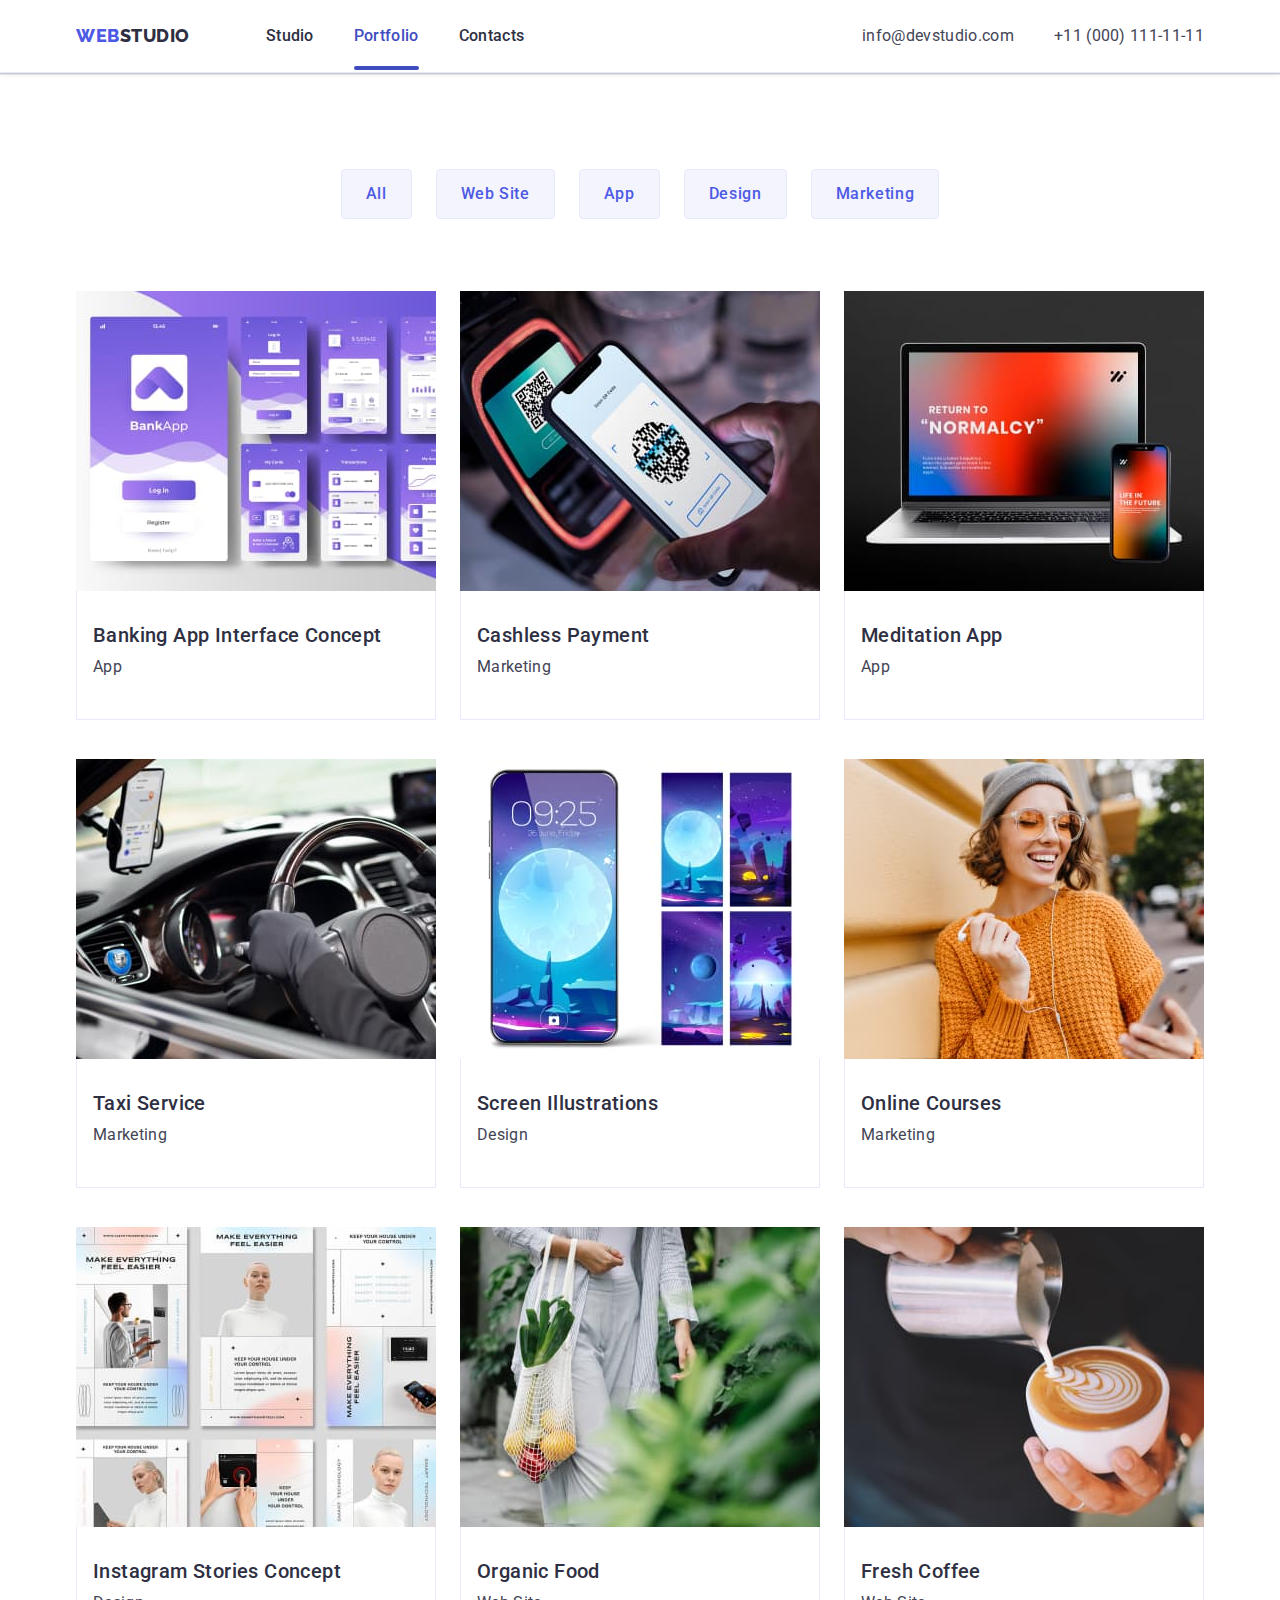
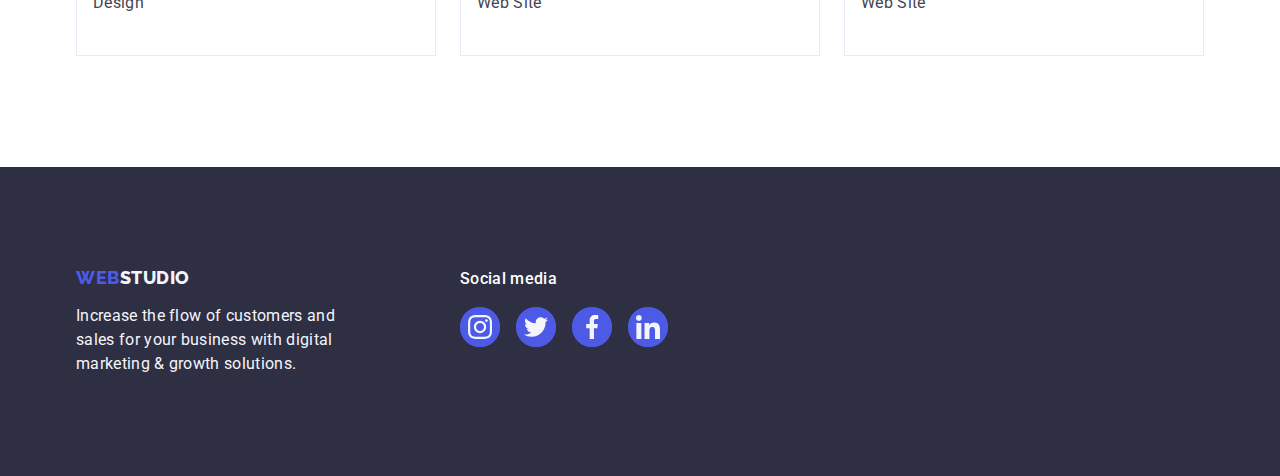
==== portfolio.html @ 79850cf4 "Add files via upload" ====
<!DOCTYPE html>
<html lang="en">

<head>
    <meta charset="UTF-8">
    <meta name="viewport" content="width=device-width, initial-scale=1.0">
    <title>Homework-2</title>
    <link rel="preconnect" href="https://fonts.googleapis.com">
    <link rel="preconnect" href="https://fonts.gstatic.com" crossorigin>
    <link
        href="https://fonts.googleapis.com/css2?family=Raleway:wght@800&family=Roboto:wght@400;500;700;900&display=swap"
        rel="stylesheet">

    <link rel="stylesheet" href="https://cdnjs.cloudflare.com/ajax/libs/modern-normalize/2.0.0/modern-normalize.min.css"
        integrity="sha512-4xo8blKMVCiXpTaLzQSLSw3KFOVPWhm/TRtuPVc4WG6kUgjH6J03IBuG7JZPkcWMxJ5huwaBpOpnwYElP/m6wg=="
        crossorigin="anonymous" referrerpolicy="no-referrer" />

    <link rel="stylesheet" href="css/styles.css">
</head>

<body>
    <header class="header">
        <div class="container container-header">
            <nav class="nav">
                <a class="logo link" href="#">Web<span class="studio-logo">Studio</span></a>
                <ul class="nav-list list">
                    <li><a class="menu link animation-header" href="./index.html">Studio</a></li>
                    <li><a class="menu link animation-header active" href="./portfolio.html">Portfolio</a></li>
                    <li><a class="menu link animation-header" href="">Contacts</a></li>
                </ul>
            </nav>
            <address class="contacts">
                <ul class="address-list list">
                    <li><a class="address link animation-header" href="mailto:info@devstudio.com">info@devstudio.com</a>
                    </li>
                    <li><a class="address link animation-header" href="tel:+1100011111">+11 (000) 111-11-11</a></li>
                </ul>
            </address>
        </div>
    </header>
    <main>
        <section class="selection-portfolio">
            <div class="container container-main-portfolio">

                <h1 class="visually-hidden">Menu</h1>
                <ul class="list button-list">
                    <li><button class="button-two" type="button">All</button></li>
                    <li><button class="button-two" type="button">Web Site</button></li>
                    <li><button class="button-two" type="button">App</button></li>
                    <li><button class="button-two" type="button">Design</button></li>
                    <li><button class="button-two" type="button">Marketing</button></li>
                </ul>
                <ul class="list menu-list">
                    <li class="menu-list-li">
                        <a class="link link-portfolio" href="">
                            <div class="animation-div">
                                <img src="./images/imgapp.jpg" alt="purple-white bankapp with interface" width="360"
                                    height="300" />
                                <p class="animation-p">14 Stylish and User-Friendly App Design Concepts · Task Manager
                                    App · Calorie Tracker App · Exotic Fruit Ecommerce App ·
                                    Cloud Storage App</p>
                            </div>
                            <div class="App div-a">
                                <h2 class="heading-portfolio-two">Banking App Interface Concept</h2>
                                <p class="p-portfolio p">App</p>
                            </div>
                        </a>
                    </li>
                    <li class="menu-list-li">
                        <a class="link link-portfolio" href="">
                            <div class="animation-div">
                                <img src="./images/imgmarketing.jpg" alt="contactless payment in a shop" width="360"
                                    height="300" />
                                <p class="animation-p">14 Stylish and User-Friendly App Design Concepts · Task Manager
                                    App · Calorie Tracker App ·
                                    Exotic Fruit Ecommerce App ·
                                    Cloud Storage App</p>
                            </div>
                            <div class="App div-a">
                                <h2 class="heading-portfolio-two">Cashless Payment</h2>
                                <p class="p-portfolio p">Marketing</p>
                            </div>
                        </a>
                    </li>
                    <li class="menu-list-li">
                        <a class="link link-portfolio" href="">
                            <div class="animation-div">
                                <img src="./images/imgmeditationapp.jpg"
                                    alt="Laptop with colorful wallpaper - return to normalncy" width="360"
                                    height="300" />
                                <p class="animation-p">14 Stylish and User-Friendly App Design Concepts · Task Manager
                                    App · Calorie Tracker App ·
                                    Exotic Fruit Ecommerce App ·
                                    Cloud Storage App</p>
                            </div>
                            <div class="App div-a">
                                <h2 class="heading-portfolio-two">Meditation App</h2>
                                <p class="p-portfolio p">App</p>
                            </div>
                        </a>
                    </li>
                    <li class="menu-list-li"><a class="link link-portfolio" href="">
                            <div class="animation-div">
                                <img src="./images/imgTaxi.jpg" alt="steering wheel in front of a man" width="360"
                                    height="300" />
                                <p class="animation-p">14 Stylish and User-Friendly App Design Concepts · Task Manager
                                    App · Calorie Tracker App ·
                                    Exotic Fruit Ecommerce App ·
                                    Cloud Storage App</p>
                            </div>
                            <div class="App div-a">
                                <h2 class="heading-portfolio-two">Taxi Service</h2>
                                <p class="p-portfolio p">Marketing</p>
                            </div>
                        </a>
                    </li>
                    <li class="menu-list-li"><a class="link link-portfolio" href="">
                            <div class="animation-div">
                                <img src="./images/imgScreen.jpg" alt="purple, dark and cosmic wallpaper on the phone"
                                    width="360" height="300" />
                                <p class="animation-p">14 Stylish and User-Friendly App Design Concepts · Task Manager
                                    App · Calorie Tracker App ·
                                    Exotic Fruit Ecommerce App ·
                                    Cloud Storage App</p>
                            </div>
                            <div class="App div-a">
                                <h2 class="heading-portfolio-two">Screen Illustrations</h2>
                                <p class="p-portfolio p">Design</p>
                            </div>
                        </a>
                    </li>
                    <li class="menu-list-li"><a class="link link-portfolio" href="">
                            <div class="animation-div">
                                <img src="./images/imgcourses.jpg" alt="happy woman in yellow sweater" width="360"
                                    height="300" />
                                <p class="animation-p">14 Stylish and User-Friendly App Design Concepts · Task Manager
                                    App · Calorie Tracker App ·
                                    Exotic Fruit Ecommerce App ·
                                    Cloud Storage App</p>
                            </div>
                            <div class="App div-a">
                                <h2 class="heading-portfolio-two">Online Courses</h2>
                                <p class="p-portfolio p">Marketing</p>
                            </div>
                        </a>
                    </li>
                    <li class="menu-list-li"><a class="link link-portfolio" href="">
                            <div class="animation-div">
                                <img src="./images/imgtechnology.jpg" alt="white design on the phone screen" width="360"
                                    height="300" />
                                <p class="animation-p">14 Stylish and User-Friendly App Design Concepts · Task Manager
                                    App · Calorie Tracker App ·
                                    Exotic Fruit Ecommerce App ·
                                    Cloud Storage App</p>
                            </div>
                            <div class="App div-a">
                                <h2 class="heading-portfolio-two">Instagram Stories Concept</h2>
                                <p class="p-portfolio p">Design</p>
                            </div>
                        </a>
                    </li>
                    <li class="menu-list-li"><a class="link link-portfolio" href="">
                            <div class="animation-div">
                                <img src="./images/imgorganicfood.jpg"
                                    alt="woman in white clothes carrying a food shopping net" width="360"
                                    height="300" />
                                <p class="animation-p">14 Stylish and User-Friendly App Design Concepts · Task Manager
                                    App · Calorie Tracker App ·
                                    Exotic Fruit Ecommerce App ·
                                    Cloud Storage App</p>
                            </div>
                            <div class="App div-a">
                                <h2 class="heading-portfolio-two">Organic Food</h2>
                                <p class="p-portfolio p">Web Site</p>
                            </div>
                        </a>
                    </li>
                    <li class="menu-list-li"><a class="link link-portfolio" href="">
                            <div class="animation-div">
                                <img src="./images/imgcoffe.jpg" alt="White cup of coffee" width="360" height="300" />
                                <p class="animation-p">14 Stylish and User-Friendly App Design Concepts · Task Manager
                                    App · Calorie Tracker App ·
                                    Exotic Fruit Ecommerce App ·
                                    Cloud Storage App</p>
                            </div>
                            <div class="App div-a">
                                <h2 class="heading-portfolio-two">Fresh Coffee</h2>
                                <p class="p-portfolio p">Web Site</p>
                            </div>
                        </a>
                    </li>
                </ul>
            </div>
        </section>
    </main>
    <footer class="footer">
        <div class="container container-footer">
            <div class="footer-div"><a class="logo link logo-footer" href="#">Web<span
                        class="studio-logoo">Studio</span></a>
                <p class="footer-p">Increase the flow of customers and
                    sales for your business with digital
                    marketing & growth solutions.</p>
            </div>
            <div class="div-icons">
                <p class="heading-icons">Social media</p>
                <ul class="list icons-footer">
                    <li class="social-svg">
                        <a class="a-icons" href="">
                            <svg class="icon" width="24" height="24">
                                <use class="social" href="./images/icons.svg#icon-instagram-2"></use>
                            </svg>
                        </a>
                    </li>
                    <li class="social-svg">
                        <a class="a-icons" href="">
                            <svg class="icon" width="24" height="24">
                                <use class="social" href="./images/icons.svg#icon-twitter-1"></use>
                            </svg>
                        </a>
                    </li>
                    <li class="social-svg">
                        <a class="a-icons" href="">
                            <svg class="icon" width="24" height="24">
                                <use class="social" href="./images/icons.svg#icon-facebook-1"></use>
                            </svg>
                        </a>
                    </li>
                    <li class="social-svg">
                        <a class="a-icons" href="">
                            <svg class="icon" width="24" height="24">
                                <use class="social" href="./images/icons.svg#icon-linkedin-1"></use>
                            </svg>
                        </a>
                    </li>
                </ul>
            </div>
        </div>
    </footer>
</body>

</html>
---- css/styles.css ----
/* general */

:root {
    --brand-color: #434455;
    --color-text: #2e2f42;
    --marka-color: #404BBF;
    --button-two: #4d5ae5;
    --button-one: #4D5AE5;
    --white: #fff;
    --cornflower: #E7E9FC;
    --rectangle: #F4F4FD;
    --border-customers: #8E8F99;
}

body {
    background-color: var(--white);
    color: var(--brand-color);
    font-style: normal;
    font-family: 'Roboto', sans-serif;
}

* {
    box-sizing: border-box;
    margin: 0;
    padding: 0;
}

.container {
    width: 1158px;
    margin: 0 auto;
    align-items: center;
    padding: 0 15px;
}

/* global shit */

.visually-hidden {
    position: absolute;
    width: 1px;
    height: 1px;
    margin: -1px;
    border: 0;
    padding: 0;

    white-space: nowrap;
    clip-path: inset(100%);
    clip: rect(0 0 0 0);
    overflow: hidden;
}

img {
    display: block;
}

a {
    text-decoration: none;
    font-style: normal;
    color: #2E2F42;
    cursor: pointer;
}

.link {
    text-decoration: none;
}

.link:hover,
.link:focus {
    color: var(--marka-color);
}

.list {
    list-style: none;
}

.section {
    justify-content: center;
}

/* header */

.header {
    border-bottom: 1px solid var(--cornflower, #E7E9FC);
    box-shadow: 0px 2px 1px rgba(46, 47, 66, 0.08),
        0px 1px 1px rgba(46, 47, 66, 0.16),
        0px 1px 6px rgba(46, 47, 66, 0.08);
}

.container-header {
    display: flex;
    height: 72px;
    align-items: center;
}

.logo {
    font-family: 'Raleway', sans-serif;
    font-weight: 800;
    font-size: 18px;
    line-height: 1.17;
    text-transform: uppercase;
    color: #4d5ae5;
    letter-spacing: 0.03em;
    margin-right: 76px;
}

.studio-logo {
    color: #2E2F42;
}

.nav {
    display: flex;
    align-items: center;
}

.nav-list {
    display: flex;
    display: inline-flex;
    align-items: flex-start;
    gap: 40px;
    padding: 24px 0;
}

.contacts {
    font-style: normal;
}

.address {
    color: #434455;
    line-height: 1.5;
    letter-spacing: 0.02em;
}

.address:hover,
.address:active {
    color: var(--marka-color);
}

.contacts {
    margin-left: auto;
}

.address-list {
    display: flex;
    gap: 40px;
}

.menu {
    font-weight: 500;
    font-size: 16px;
    line-height: 1.5;
    letter-spacing: 0.02em;
    color: #2e2f42;
    padding: 24px 0;
}

.menu:active {
    color: var(--marka-color);
}

/* main-index.html */

/* section-one*/

.selection-one {
    background-color: #2E2F42;
    color: var(--white);
    padding: 188px 0;
    background-image: linear-gradient(rgba(46, 47, 66, 0.7), rgba(46, 47, 66, 0.7)), url(../images/background-image.jpg);
    background-repeat: no-repeat;
    background-position: center;
    background-size: cover;
    height: 600px;
    max-width: 1440px;
    justify-content: center;
    align-items: center;
    margin: auto;
}

.container-main {
    align-items: center;
    justify-content: center;
    flex-direction: column;
    gap: 48px;
}

.heading-one {
    font-size: 56px;
    line-height: 1.07;
    text-align: center;
    letter-spacing: 0.02em;
    max-width: 496px;
    align-items: center;
    justify-content: center;
    font-style: normal;
    font-weight: 700;
    margin: 0 auto;
    margin-bottom: 48px;
}

.button-one {
    background-color: #4d5ae5;
    font-family: "Roboto", sans-serif;
    font-weight: 500;
    line-height: 1.5;
    letter-spacing: 0.04em;
    font-size: 16px;
    color: #ffffff;
    cursor: pointer;
    display: block;
    min-width: 169px;
    height: 56px;
    border: none;
    border-radius: 4px;
    margin: 0 auto;
    transition: background-color 250ms cubic-bezier(0.4, 0, 0.2, 1);
}

.button-one:hover,
.button-one:focus {
    background-color: var(--marka-color);
}

/* section-two */

.container-two {
    justify-content: center;
    align-content: center;
    flex-direction: row;
    display: flex;
    align-items: center;
}

.selection-two {
    padding: 120px 0;
}

.visually-hidden {
    font-weight: 500;
    font-size: 20px;
    line-height: 1.2;
    letter-spacing: 0.02em;
}

.two-list {
    display: flex;
    gap: 24px;
}

.li-two-list {
    width: calc((100% - 72px) / 4);
}

.heading-three-selection-two {
    font-weight: 500;
    font-size: 20px;
    letter-spacing: 0.02em;
    line-height: 1.2;
    color: #2e2f42;
    margin-bottom: 8px;
}

.p-selection-two {
    line-height: 1.5;
    letter-spacing: 0.02em;
    color: var(--brand-color);
}

/* section-three */

.selection-three {
    padding-bottom: 120px;
}

.heading-two {
    font-size: 36px;
    line-height: 1.11;
    text-align: center;
    letter-spacing: 0.02em;
    text-transform: capitalize;
    color: var(--color-text);
    margin-bottom: 72px;
}

.three-list {
    display: flex;
    gap: 24px;
}

.li-three-list {
    flex-basis: calc((100% - 48px) / 3);
    display: inline-flex;
    flex-direction: column;
    align-items: flex-start;
}

/* section-four */

.container-four {
    align-content: center;
    align-items: center;
    gap: 24px;
}

.selection-four {
    background-color: #F4F4FD;
    padding: 120px 0;
}

.name-list {
    background-color: #FFFFFF;
    border-radius: 0px 0px 4px 4px;
    background: var(--white, #FFF);
    transition: border-color 250ms cubic-bezier(0.4, 0, 0.2, 1), color 250ms cubic-bezier(0.4, 0, 0.2, 1);
}

.name-div {
    padding-top: 32px;
    padding-bottom: 32px;
    padding-left: 16px;
    padding-right: 16px;
}

.heading-three {
    font-size: 36px;
    line-height: 1.11;
    text-align: center;
    letter-spacing: 0.02em;
    text-transform: capitalize;
    color: #2e2f42;
    margin-bottom: 72px;
}

.heading-name {
    font-size: 20px;
    line-height: 1.2;
    letter-spacing: 0.02em;
    text-transform: capitalize;
    color: #2e2f42;
    font-weight: 500;
    text-align: center;
    margin-bottom: 8px;
}

.four-list {
    display: flex;
    justify-content: center;
    text-align: center;
    gap: 24px;
}

.p-selection-four {
    font-size: 16px;
    letter-spacing: 0.02em;
    line-height: 1.5;
    color: #434455;
    margin-bottom: 8px;
}



/* section-five */

.selection-five {
    padding: 120px 0;
}

.heading-four {
    font-size: 36px;
    line-height: 1.11;
    text-align: center;
    letter-spacing: 0.02em;
    text-transform: capitalize;
    color: #2e2f42;
    margin-bottom: 72px;
}



/*
.container-five {
    padding-top: 120px;
    padding-bottom: 120px;
}*/

/* footer */

.footer-div {
    margin-right: 120px;
}

.container-footer {
    display: flex;
    align-items: baseline;
}

.studio-logoo {
    color: #F4F4FD;
}

.logo-footer {
    display: inline-block;
    margin-bottom: 16px;
}

.footer {
    background-color: #2E2F42;
    padding: 100px 0;
}

.footer-p {
    color: #F4F4FD;
    line-height: 1.5;
    letter-spacing: 0.02em;
    justify-content: center;
    max-width: 264px;
}

/* main-portfolio */

.link-portfolio {
    display: block;
    transition: box-shadow 250ms cubic-bezier(0.4, 0, 0.2, 1);
}

.link-portfolio:focus {
    transform: translateY(0%);
}

.selection-portfolio {
    padding: 96px 0 120px 0;
}

.container-main-portfolio {
    flex-direction: column;
    justify-content: center;
    align-items: baseline;
}

.buttons-menu {
    display: flex;
    align-items: center;
    justify-content: center;
}

.button-list {
    display: flex;
    gap: 24px;
    justify-content: center;
    margin-bottom: 72px;
}

.button-two {
    background-color: #F4F4FD;
    color: var(--button-two);
    text-align: center;
    cursor: pointer;
    font-family: "Roboto", sans-serif;
    font-weight: 500;
    font-size: 16px;
    line-height: 1.5;
    letter-spacing: 0.04em;
    padding: 12px 24px;
    border: 1px solid var(--cornflower);
    border-radius: 4px;
    transition: color 250ms cubic-bezier(0.4, 0, 0.2, 1), background-color 250ms cubic-bezier(0.4, 0, 0.2, 1), border-color 250ms cubic-bezier(0.4, 0, 0.2, 1), box-shadow 250ms cubic-bezier(0.4, 0, 0.2, 1);
}

.button-two:hover,
.button-two:focus {
    background-color: var(--marka-color);
    color: var(--white);
    cursor: pointer;
    border: 1px solid transparent;
    box-shadow: 0px 3px 1px rgba(0, 0, 0, 0.1),
        0px 2px 1px rgba(0, 0, 0, 0.08),
        0px 2px 2px rgba(0, 0, 0, 0.12);
}

.menu-list {
    gap: 24px;
    display: flex;
    flex-wrap: wrap;
    justify-content: center;
    gap: 24px;
    row-gap: 48px;
}

.menu-list-li {
    width: 360px;
    height: 420px;
    padding-bottom: 0px;
    flex-direction: column;
    align-items: flex-start;
    gap: 32px;
    flex-shrink: 0;
    row-gap: 48px;
    width: calc((100% - 48px) / 3);
}

.heading-portfolio-two {
    font-weight: 500;
    font-size: 20px;
    line-height: 1.2;
    letter-spacing: 0.02em;
    margin-bottom: 8px;

}

.p-portfolio {
    line-height: 1.5;
    letter-spacing: 0.02em;
    color: #434455;
}

.link-portfolio {
    transition: box-shadow 250ms cubic-bezier(0.4, 0, 0.2, 1);

}

.p {
    margin-bottom: 8px;
}

.link-portfolio:hover {
    box-shadow: 0px 1px 6px rgba(46, 47, 66, 0.08),
        0px 1px 1px rgba(46, 47, 66, 0.16),
        0px 2px 1px rgba(46, 47, 66, 0.08);
    transform: translateY(0%);
}

.link-portfolio:focus {
    box-shadow: 0px 1px 6px rgba(46, 47, 66, 0.08),
        0px 1px 1px rgba(46, 47, 66, 0.16),
        0px 2px 1px rgba(46, 47, 66, 0.08);
    transform: translateY(0%);
}

.div-a {
    border: 1px solid var(--cornflower, #E7E9FC);
    border-top: none;
    margin-bottom: 8px;
    padding: 32px 16px 32px;
}

/*
.div-a:hover {
    border: 1px solid #F4F4FD;
    background: var(--white, #FFF); 
    box-shadow: 0px 2px 1px 0px rgba(46, 47, 66, 0.08), 0px 1px 1px 0px rgba(46, 47, 66, 0.16), 0px 1px 6px 0px rgba(46, 47, 66, 0.08);
}*/

/* ICONS */

.icons {
    display: flex;
    justify-content: center;
    align-items: center;
    gap: 24px;
}

.heading-icons {
    font-family: 'Roboto', sans-serif;
    font-size: 16px;
    font-weight: 500;
    line-height: 24px;
    letter-spacing: 0.02em;
    text-align: left;
    color: var(--white);
    margin-bottom: 16px;
}

.div-icons {
    margin-right: 120px;
    gap: 120px;
    align-items: baseline;
}

.icons-social {
    display: inline-flex;
    align-items: flex-start;
    gap: 16px;
}

.icons-footer {
    display: flex;
    align-items: flex-start;
    gap: 16px;
}

.social {
    width: 24px;
    height: 24px;
    flex-shrink: 0;
}

.icon {
    display: inline-block;
    width: 24px;
    height: 24px;
    stroke-width: 0;
    stroke: currentColor;
}

.social-svg {
    background-color: #4D5AE5;
    border-radius: 100%;
}


.a-icons,
.a-icons-name {
    display: flex;
    align-items: center;
    justify-content: center;
    width: 40px;
    height: 40px;
    background-color: #4d5ae5;
    border-radius: 50%;
    transition: background-color 250ms cubic-bezier(0.4, 0, 0.2, 1);
}


.a-icons:hover,
.a-icons:focus {
    background-color: #31d0aa;
}

.a-icons-name:hover,
.a-icons-name:focus {
    background-color: #404bbf;
}

.icons-social-name {
    display: flex;
    align-items: flex-start;
    gap: 24px;
    margin-top: 8px;
    justify-content: center;
}

.icon-name {
    display: inline-block;
    width: 16px;
    height: 16px;
    stroke-width: 0;
    stroke: currentColor;
    fill: currentColor;
    fill: #f4f4fd;
}

.social-name {
    width: 16px;
    height: 16px;
    flex-shrink: 0;
}

.rectangle-icons {
    width: 60px;
    height: 60px;
}

.rectangle {
    width: 264px;
    height: 112px;
    flex-shrink: 0;
    justify-content: center;
    border-radius: 4px;
    background: var(--rectangle, #F4F4FD);
    padding: 24px 100px 24px 100px;
    margin-bottom: 8px;
    display: flex;
    align-items: center;
}

.guwno {
    display: inline-flex;
    align-items: flex-start;
    gap: 24px;
}

.customers-li {
    width: calc((100% - 120px) / 6);
    height: 88px;
}

.customers-icon {
    display: flex;
    gap: 24px;
}

.customers-a {
    border: 1px solid currentColor;
    border-radius: 4px;
    display: flex;
    align-items: center;
    color: #8e8f99;
    justify-content: center;
    width: 100%;
    height: 100%;
    transition: border-color 250ms cubic-bezier(0.4, 0, 0.2, 1), color 250ms cubic-bezier(0.4, 0, 0.2, 1);
}

.customers-a:hover,
.customers-a:focus {
    /* border-color: #404bbf; */
    color: #404bbf;
}

.svg-customers {
    fill: currentColor;
}

/*MODAL*/

.backdrop {
    position: fixed;
    left: 0;
    top: 0;
    width: 100%;
    height: 100%;
    background-color: rgba(46, 47, 66, 0.40);
    transition: opacity 250ms cubic-bezier(0.4, 0, 0.2, 1), visibility 250ms cubic-bezier(0.4, 0, 0.2, 1);
}

.modal {
    position: absolute;
    top: 50%;
    left: 50%;
    transform: translate(-50%, -50%);
    width: 408px;
    min-height: 584px;
    background-color: #fcfcfc;
    box-shadow: 0px 1px 1px rgba(0, 0, 0, 0.14),
        0px 1px 3px rgba(0, 0, 0, 0.12),
        0px 2px 1px rgba(0, 0, 0, 0.2);
    border-radius: 4px;
    transition: transform 250ms cubic-bezier(0.4, 0, 0.2, 1);
}

.close-button-one {
    position: absolute;
    width: 24px;
    height: 24px;
    background-color: #E7E9FC;
    border: 1px solid rgba(0, 0, 0, 0.10);
    border-radius: 50%;
    cursor: pointer;
    top: 24px;
    right: 24px;
    display: flex;
    align-items: center;
    justify-content: center;
    transition: background-color 250ms cubic-bezier(0.4, 0, 0.2, 1), border 250ms cubic-bezier(0.4, 0, 0.2, 1);

}

.close-button-one:hover {
    background-color: #404bbf;
    border: none;
}

.close-button-one:hover .close-icon {
    fill: #ffffff;
}

.close-button-one:focus .close-icon {
    fill: #ffffff;
}

.close-button-one:focus {
    background-color: #404bbf;
    border: none;
}

.close-icon {
    transition: fill 250ms cubic-bezier(0.4, 0, 0.2, 1);
}

.is-hidden {
    opacity: 0;
    visibility: hidden;
    pointer-events: none;
}

.order-service {
    display: flex;
    width: 360px;
    flex-direction: column;
    align-items: center;
    gap: 8px;
}

.label {
    display: flex;
    flex-direction: column;
}

.accept {
    display: flex;
}

.inputradio {
    width: 16px;
    height: 16px;
    flex-shrink: 0;
}
/* transform (i wanna die) */

.active {
    position: relative;
    color: #404bbf;
    width: 100%;
}


.active::after {
    content: "";
    position: absolute;
    background-color: #404BBF;
    height: 4px;
    border-radius: 2px;
    width: 100%;
    left: 0;
    bottom: -1px;
}

.animation-header {
    transition: color 250ms cubic-bezier(0.4, 0, 0.2, 1);
    padding: 24px 0px;
}

/*
.menu::after {
    content: "";
    position: absolute;
    background-color: #404BBF;
    height: 4px;
    border-radius: 2px;
    width: 0;
    left: 0;
    bottom: -1px;
}*/

.animation-header:hover::after {
    width: 100%;
    transition: 250ms;
}

.animation-p {
    top: 0;
    left: 0;
    width: 100%;
    height: 100%;
    background-color: #4D5AE5;
    color: #F4F4FD;
    font-family: Roboto;
    font-size: 16px;
    font-style: normal;
    font-weight: 400;
    line-height: 24px;
    letter-spacing: 0.32px;
    position: absolute;
    transform: translateY(100%);
    transition: 250ms;
    padding: 40px 32px;
    transition: transform 250ms cubic-bezier(0.4, 0, 0.2, 1);
}

.animation-div {
    position: relative;
    width: 360px;
    height: 300px;
    overflow: hidden;
    transition: 250ms cubic-bezier(0.4, 0, 0.2, 1);
    transform: 250ms cubic-bezier(0.4, 0, 0.2, 1);
}


.link-portfolio:hover .animation-p {
    opacity: 1;
    top: 0;
    transform: translateY(0%);
}

.link-portfolio:focus .animation-p {
    opacity: 1;
    top: 0;
    transform: translateY(0%);
}
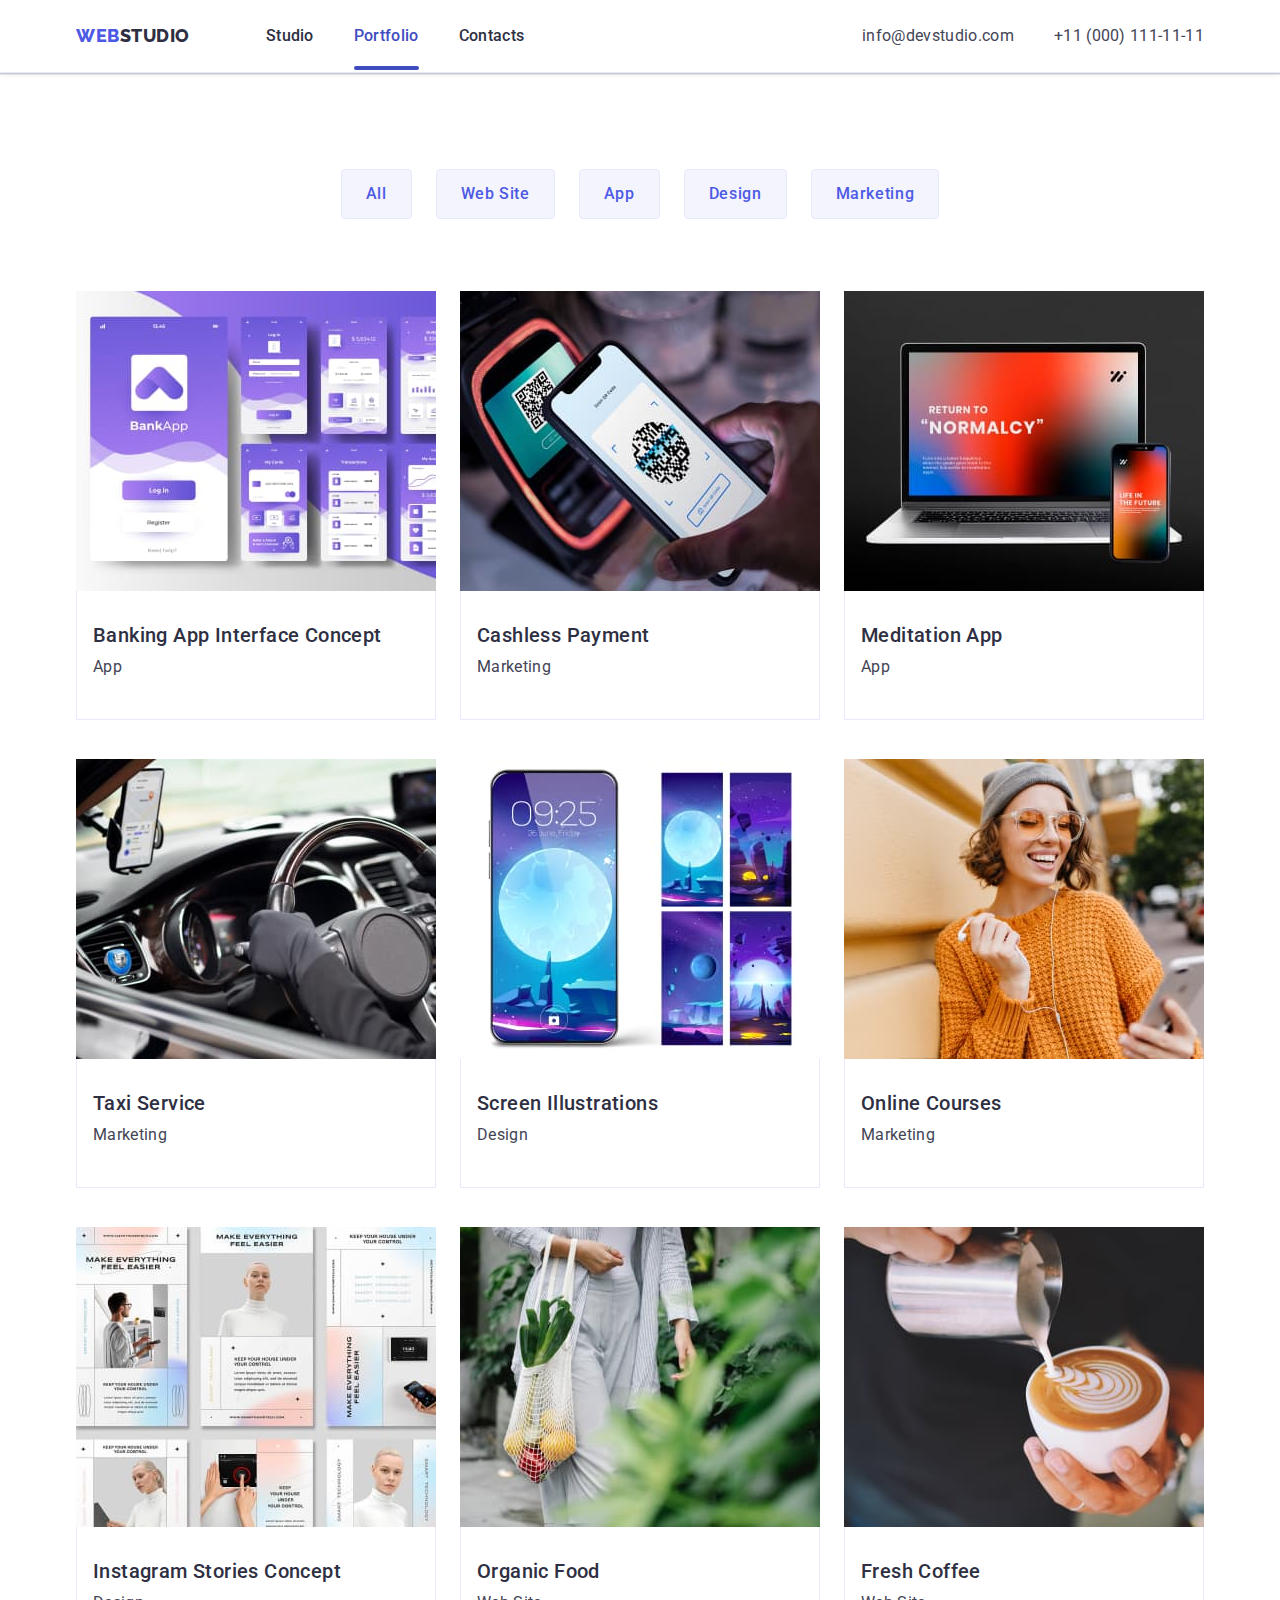
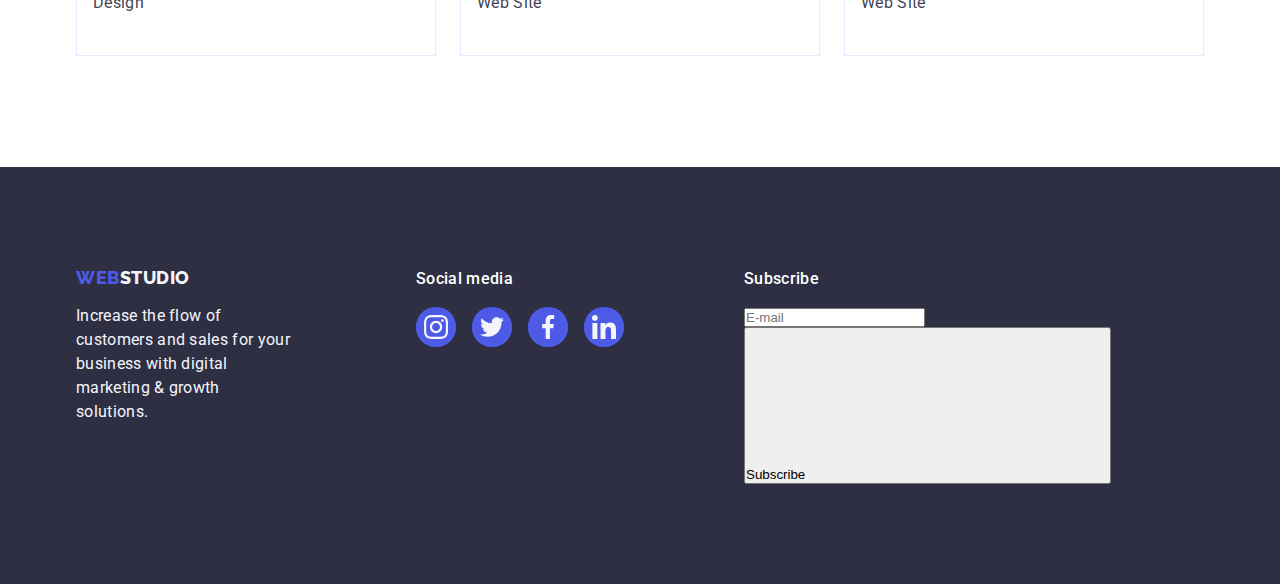
==== commit a83bdf7e: "Update portfolio.html" ====
--- a/portfolio.html
+++ b/portfolio.html
@@ -234,8 +234,17 @@
                     </li>
                 </ul>
             </div>
+            <div class="subscribe-footer">
+                <p class="heading-icons">Subscribe</p>
+                <input type="email" name="email" class="input-footer" placeholder="E-mail">
+                <button type="submit" class="btn-submit-footer">Subscribe
+                    <svg class="frame">
+                        <use href="./images/icons.svg#icon-Frame-3-1"></use>
+                    </svg>
+                </button>
+            </div>
         </div>
     </footer>
 </body>
 
-</html>+</html>
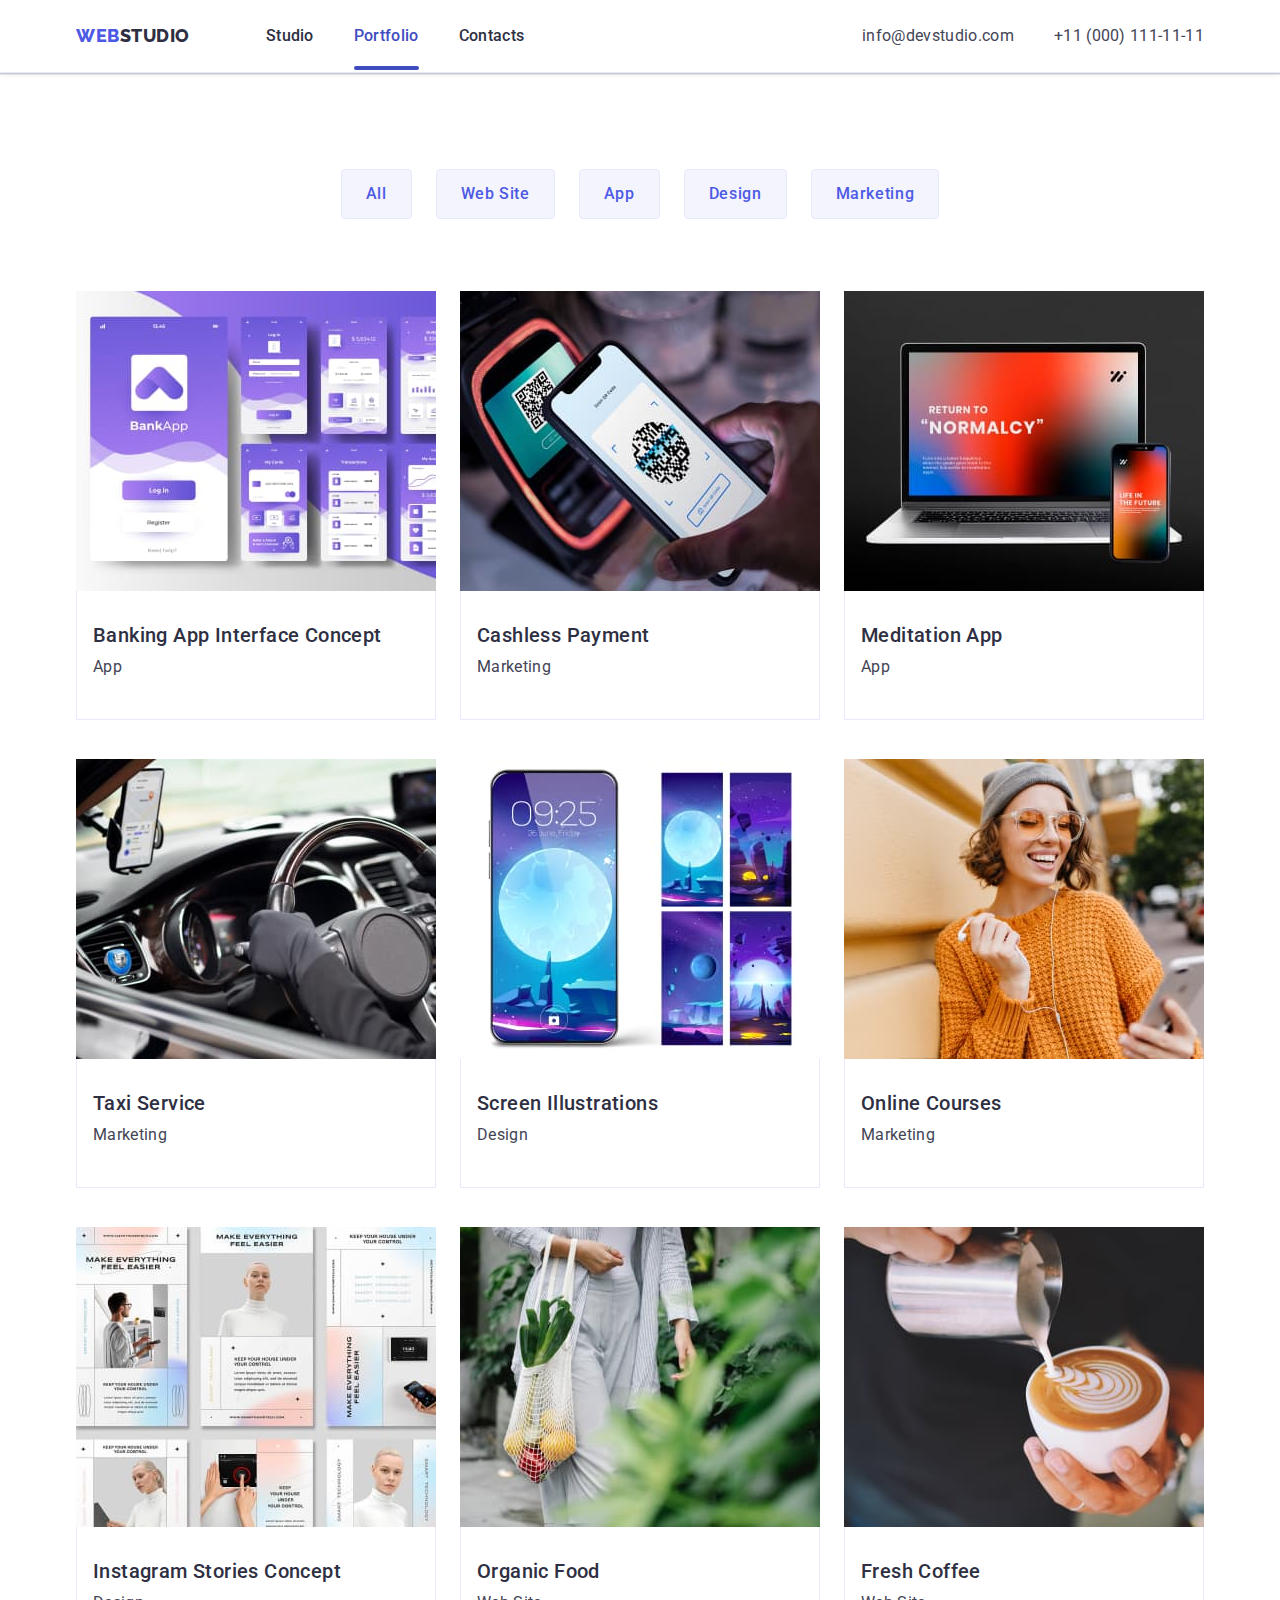
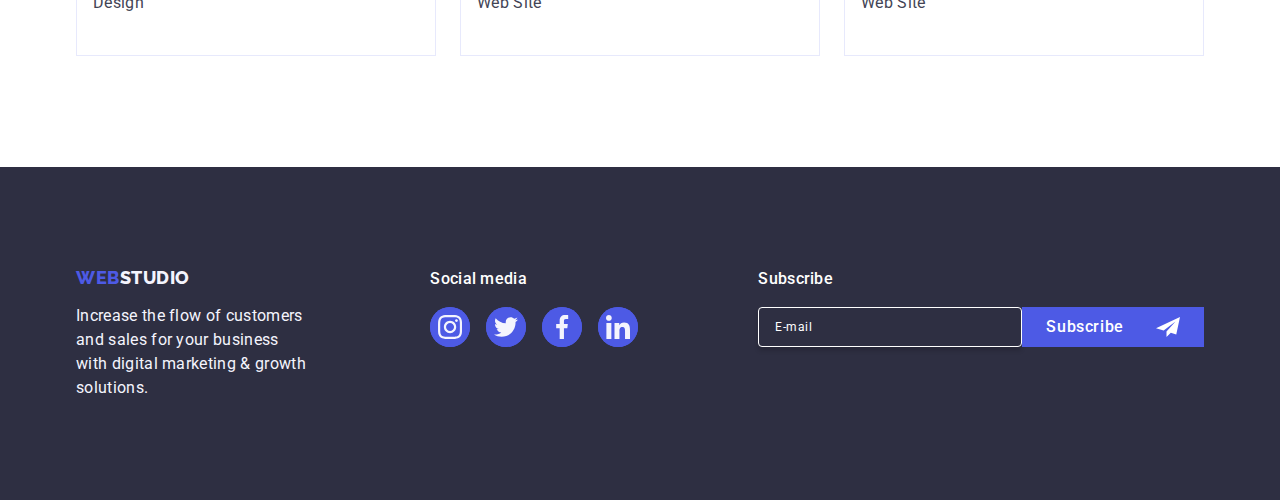
==== commit 2246787b: "Update portfolio.html" ====
--- a/portfolio.html
+++ b/portfolio.html
@@ -236,12 +236,15 @@
             </div>
             <div class="subscribe-footer">
                 <p class="heading-icons">Subscribe</p>
-                <input type="email" name="email" class="input-footer" placeholder="E-mail">
-                <button type="submit" class="btn-submit-footer">Subscribe
-                    <svg class="frame">
-                        <use href="./images/icons.svg#icon-Frame-3-1"></use>
-                    </svg>
-                </button>
+                <form class="form-footer">
+                    <label class="label-footer">
+                        <input type="email" name="email" class="input-footer" placeholder="E-mail"></label>
+                    <button type="submit" class="btn-submit-footer">Subscribe
+                        <svg class="frame" width="24" height="24">
+                            <use href="./images/icons.svg#icon-Frame-3-1"></use>
+                        </svg>
+                    </button>
+                </form>
             </div>
         </div>
     </footer>
--- a/css/styles.css
+++ b/css/styles.css
@@ -414,6 +414,78 @@
     max-width: 264px;
 }
 
+.subscribe-footer {
+    gap: 24px;
+}
+
+.input-footer {
+    height: 40px;
+    flex-shrink: 0;
+    border-radius: 4px;
+    border: 1px solid var(--WHITE, #FFF);
+    box-shadow: 0px 4px 4px 0px rgba(0, 0, 0, 0.15);
+    background-color: transparent;
+    padding: 16px;
+    gap: 24px;
+    width: 264px;
+    font-size: 12px;
+    line-height: 1.5;
+    letter-spacing: 0.04em;
+    color: #ffffff;
+}   
+
+.input-footer::placeholder {
+    color: var(--white);
+}
+
+::placeholder {
+    color: var(--white);
+    font-family: Roboto;
+    font-size: 12px;
+    font-style: normal;
+    font-weight: 400;
+    line-height: 24px;
+    letter-spacing: 0.48px;
+}
+
+.btn-submit-footer {
+    background-color: #4d5ae5;
+    font-family: "Roboto", sans-serif;
+    color: var(--WHITE, #FFF);
+    text-align: center;
+    font-family: Roboto;
+    font-size: 16px;
+    cursor: pointer;
+    padding: 8px 24px;
+    display: inline-flex;
+    justify-content: center;
+    align-items: center;
+    gap: 16px;
+    border: none;
+    font-style: normal;
+    font-weight: 500;
+    line-height: 24px;
+    letter-spacing: 0.64px;
+    transition: background-color 250ms cubic-bezier(0.4, 0, 0.2, 1);
+}
+
+.btn-submit-footer:hover,
+.btn-submit-footer:focus {
+    background-color: var(--marka-color);
+}
+
+.frame {
+    width: 24px;
+    height: 24px;
+    margin-left: 16px;
+}
+
+.form-footer {
+    display: flex;
+}
+
+
+
 /* main-portfolio */
 
 .link-portfolio {
@@ -734,6 +806,85 @@
         0px 2px 1px rgba(0, 0, 0, 0.2);
     border-radius: 4px;
     transition: transform 250ms cubic-bezier(0.4, 0, 0.2, 1);
+    padding: 72px 24px 24px 24px;
+}
+
+.p-modal {
+    color: #2E2F42;
+    text-align: center;
+    font-family: Roboto;
+    font-size: 16px;
+    font-style: normal;
+    font-weight: 500;
+    line-height: 24px;
+    letter-spacing: 0.32px;
+    margin-bottom: 16px;
+}
+
+.label {
+    color: var(--border-customers);
+    font-family: Roboto;
+    font-size: 12px;
+    font-style: normal;
+    font-weight: 400;
+    line-height: 14px;
+    letter-spacing: 0.48px;
+}
+
+.input {
+    width: 100%;
+    height: 40px;
+    border: 1px solid rgba(46, 47, 66, 0.4);
+    border-radius: 4px;
+    background-color: transparent;
+    padding-left: 38px;
+    outline: transparent;
+    transition: border-color 250ms cubic-bezier(0.4, 0, 0.2, 1);
+}
+
+.input:focus  {
+    border-color: #4D5AE5;
+}
+
+.use-svg-input:focus {
+    fill: #4D5AE5;
+}
+.svg-input {
+    position: absolute;
+    left: 16px;
+    top: 50%;
+    transform: translateY(-50%);
+    transition: fill 250ms cubic-bezier(0.4, 0, 0.2, 1);
+    fill: #2E2F42;
+}
+
+.svg-input:focus {
+    fill: #4D5AE5;
+}
+
+.label:focus-within {
+    color: #4D5AE5;
+}
+
+.textarea-modal {
+    width: 360px;
+    height: 120px;
+    flex-shrink: 0;
+    padding: 8px 16px;
+    font-size: 12px;
+    line-height: 1.17;
+    letter-spacing: 0.04em;
+    color: rgba(46, 47, 66, 0.4);
+    border: 1px solid rgba(46, 47, 66, 0.4);
+    border-radius: 4px;
+    background-color: transparent;
+    outline: transparent;
+    resize: none;
+    transition: border-color 250ms cubic-bezier(0.4, 0, 0.2, 1);
+}
+
+.textarea-modal:focus {
+    border-color: #4D5AE5;
 }
 
 .close-button-one {
@@ -750,7 +901,6 @@
     align-items: center;
     justify-content: center;
     transition: background-color 250ms cubic-bezier(0.4, 0, 0.2, 1), border 250ms cubic-bezier(0.4, 0, 0.2, 1);
-
 }
 
 .close-button-one:hover {
@@ -790,8 +940,15 @@
 }
 
 .label {
-    display: flex;
     flex-direction: column;
+    display: block;
+    margin-bottom: 4px;
+    line-height: 1.17;
+}
+
+.div-form {
+    position: relative;
+    margin-bottom: 8px;
 }
 
 .accept {
@@ -802,6 +959,73 @@
     width: 16px;
     height: 16px;
     flex-shrink: 0;
+    
+}
+
+.submit-button {
+    background-color: #4d5ae5;
+    font-family: "Roboto", sans-serif;
+    font-weight: 500;
+    line-height: 1.5;
+    letter-spacing: 0.04em;
+    font-size: 16px;
+    color: #ffffff;
+    cursor: pointer;
+    display: block;
+    min-width: 169px;
+    height: 56px;
+    border: none;
+    border-radius: 4px;
+    margin: 0 auto;
+    transition: background-color 250ms cubic-bezier(0.4, 0, 0.2, 1);
+}
+
+.submit-button:hover,
+.submit-button:focus {
+    background-color: var(--marka-color);
+}
+
+.name-form {
+    margin-bottom: 8px;
+}
+
+.div-comment {
+    margin-bottom: 16px;
+}
+
+.div-form-radio {
+    margin-bottom: 24px;
+}
+
+.labelradio {
+    display: block;
+    font-size: 12px;
+    line-height: 1.17;
+    letter-spacing: 0.04em;
+    color: var(--border-customers);
+
+}
+
+.span-modal {
+    width: 16px;
+    height: 16px;
+    border: 1px solid rgba(46, 47, 66, 0.4);
+    border-radius: 2px;
+    transition: background-color 250ms cubic-bezier(0.4, 0, 0.2, 1), border 250ms cubic-bezier(0.4, 0, 0.2, 1), fill 250ms cubic-bezier(0.4, 0, 0.2, 1);
+    display: inline-flex;
+    align-items: center;
+    justify-content: center;
+    fill: transparent;
+
+}
+
+.inputradio:checked {
+    background-color: #404bbf;
+    border: none;
+}
+
+.privacypolicy-a {
+    color: #4d5ae5;;
 }
 /* transform (i wanna die) */
 
@@ -885,4 +1109,4 @@
     opacity: 1;
     top: 0;
     transform: translateY(0%);
-}+}
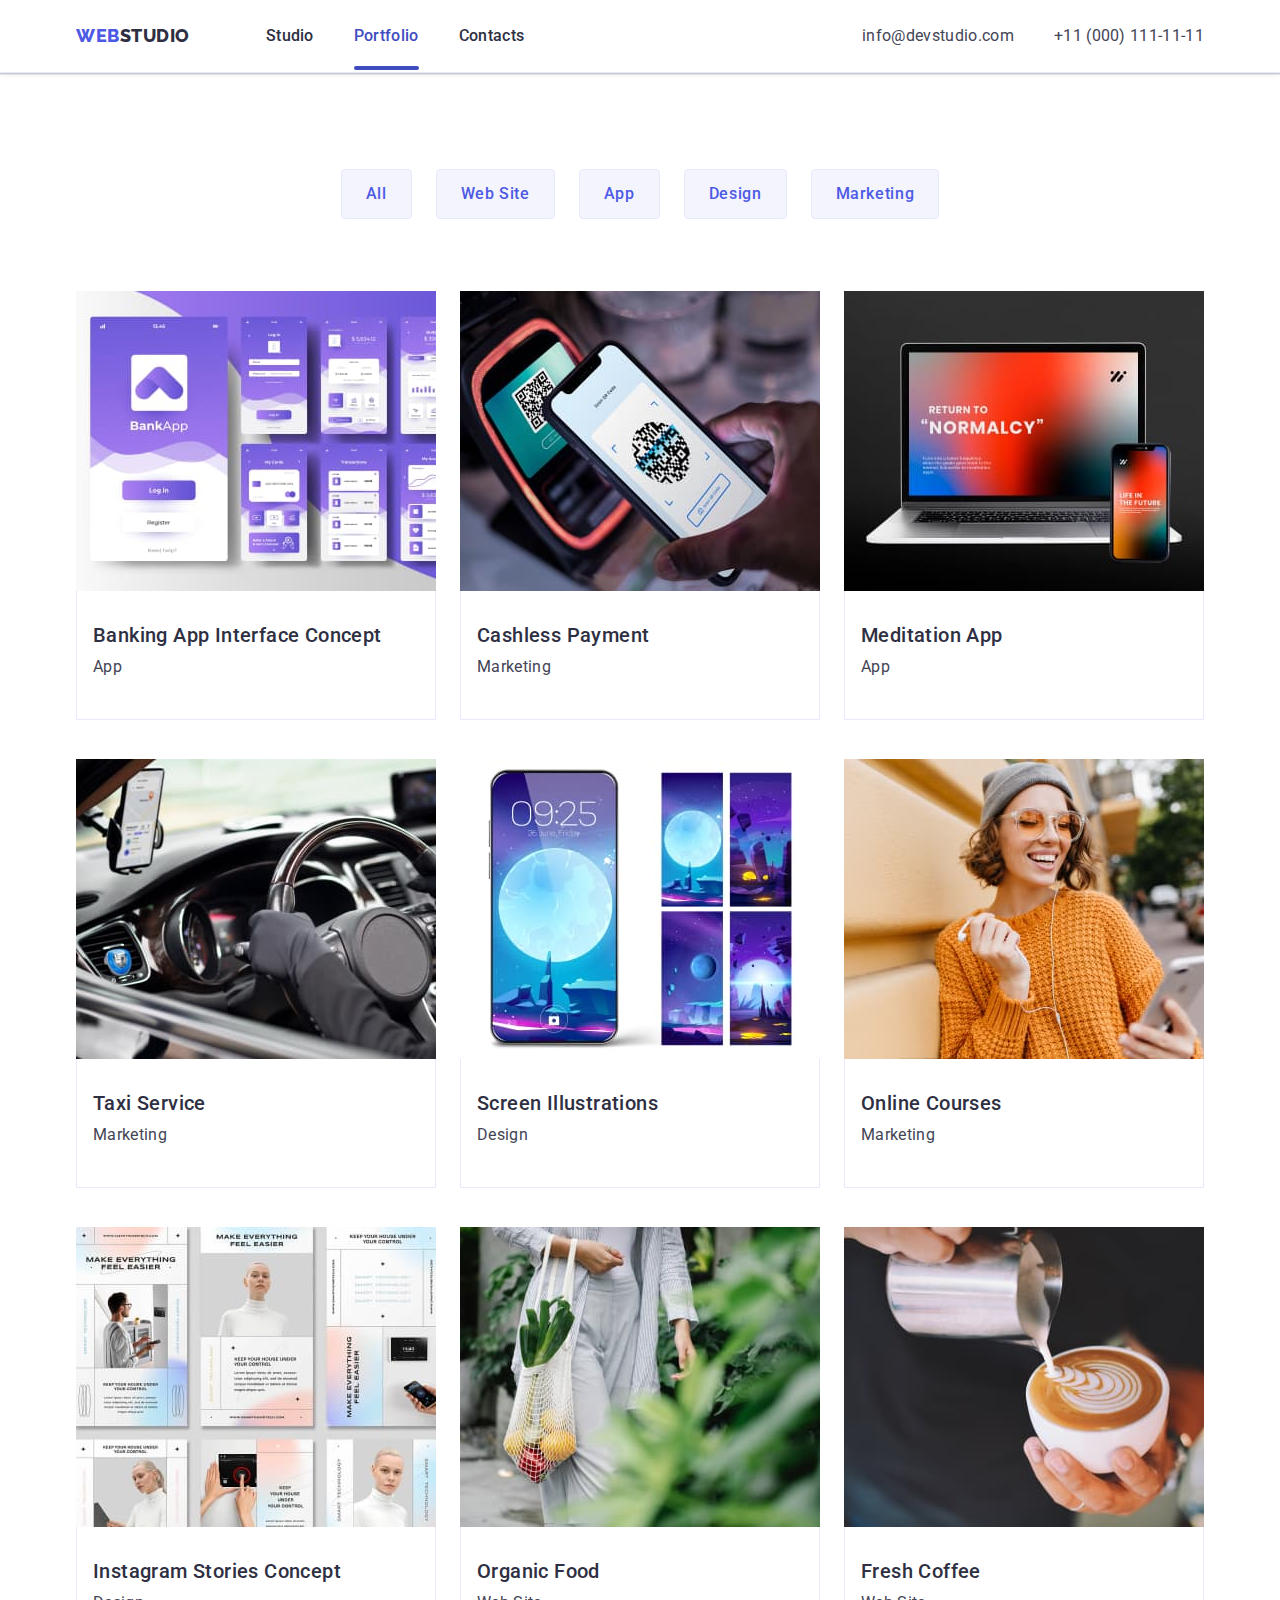
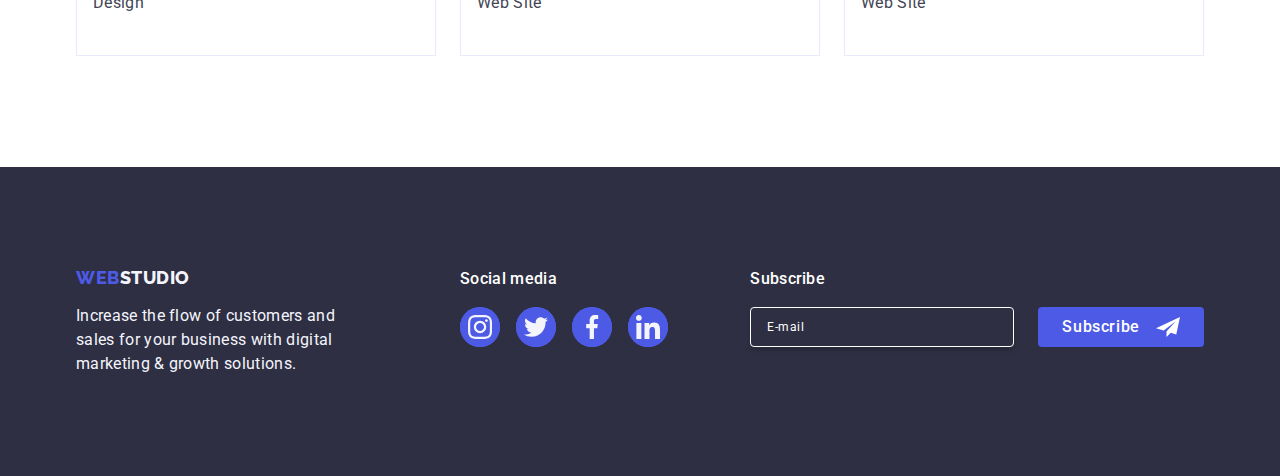
==== commit 5513de65: "Update portfolio.html" ====
--- a/portfolio.html
+++ b/portfolio.html
@@ -239,7 +239,7 @@
                 <form class="form-footer">
                     <label class="label-footer">
                         <input type="email" name="email" class="input-footer" placeholder="E-mail"></label>
-                    <button type="submit" class="btn-submit-footer">Subscribe
+                    <button type="submit" class="btn-submit-footer" required>Subscribe
                         <svg class="frame" width="24" height="24">
                             <use href="./images/icons.svg#icon-Frame-3-1"></use>
                         </svg>
--- a/css/styles.css
+++ b/css/styles.css
@@ -404,6 +404,7 @@
 .footer {
     background-color: #2E2F42;
     padding: 100px 0;
+    display: flex;
 }
 
 .footer-p {
@@ -414,9 +415,6 @@
     max-width: 264px;
 }
 
-.subscribe-footer {
-    gap: 24px;
-}
 
 .input-footer {
     height: 40px;
@@ -426,12 +424,13 @@
     box-shadow: 0px 4px 4px 0px rgba(0, 0, 0, 0.15);
     background-color: transparent;
     padding: 16px;
-    gap: 24px;
     width: 264px;
     font-size: 12px;
     line-height: 1.5;
     letter-spacing: 0.04em;
     color: #ffffff;
+    display: flex;
+    gap: 24px;
 }   
 
 .input-footer::placeholder {
@@ -453,19 +452,19 @@
     font-family: "Roboto", sans-serif;
     color: var(--WHITE, #FFF);
     text-align: center;
-    font-family: Roboto;
     font-size: 16px;
     cursor: pointer;
     padding: 8px 24px;
     display: inline-flex;
     justify-content: center;
     align-items: center;
-    gap: 16px;
     border: none;
     font-style: normal;
+    border-radius: 4px;
     font-weight: 500;
     line-height: 24px;
     letter-spacing: 0.64px;
+    min-width: 165px;
     transition: background-color 250ms cubic-bezier(0.4, 0, 0.2, 1);
 }
 
@@ -482,6 +481,7 @@
 
 .form-footer {
     display: flex;
+    gap: 24px;
 }
 
 
@@ -641,8 +641,7 @@
 }
 
 .div-icons {
-    margin-right: 120px;
-    gap: 120px;
+    margin-right: auto;
     align-items: baseline;
 }
 
@@ -858,7 +857,7 @@
     fill: #2E2F42;
 }
 
-.svg-input:focus {
+.input:focus + .svg-input {
     fill: #4D5AE5;
 }
 
@@ -903,6 +902,7 @@
     transition: background-color 250ms cubic-bezier(0.4, 0, 0.2, 1), border 250ms cubic-bezier(0.4, 0, 0.2, 1);
 }
 
+
 .close-button-one:hover {
     background-color: #404bbf;
     border: none;
@@ -932,8 +932,6 @@
 }
 
 .order-service {
-    display: flex;
-    width: 360px;
     flex-direction: column;
     align-items: center;
     gap: 8px;
@@ -953,13 +951,6 @@
 
 .accept {
     display: flex;
-}
-
-.inputradio {
-    width: 16px;
-    height: 16px;
-    flex-shrink: 0;
-    
 }
 
 .submit-button {
@@ -1019,13 +1010,19 @@
 
 }
 
-.inputradio:checked {
-    background-color: #404bbf;
+#user-privacy:checked + .span-modal {
+    background-color:#404bbf;
     border: none;
-}
-
+    fill: #F4F4FD;
+}
+
+.inputradio:checked + .labelradio .span-modal {
+    background-color: var(--marka-color);
+    border: none;
+    fill: var(--rectangle);
+}
 .privacypolicy-a {
-    color: #4d5ae5;;
+    color: #4d5ae5;
 }
 /* transform (i wanna die) */
 
